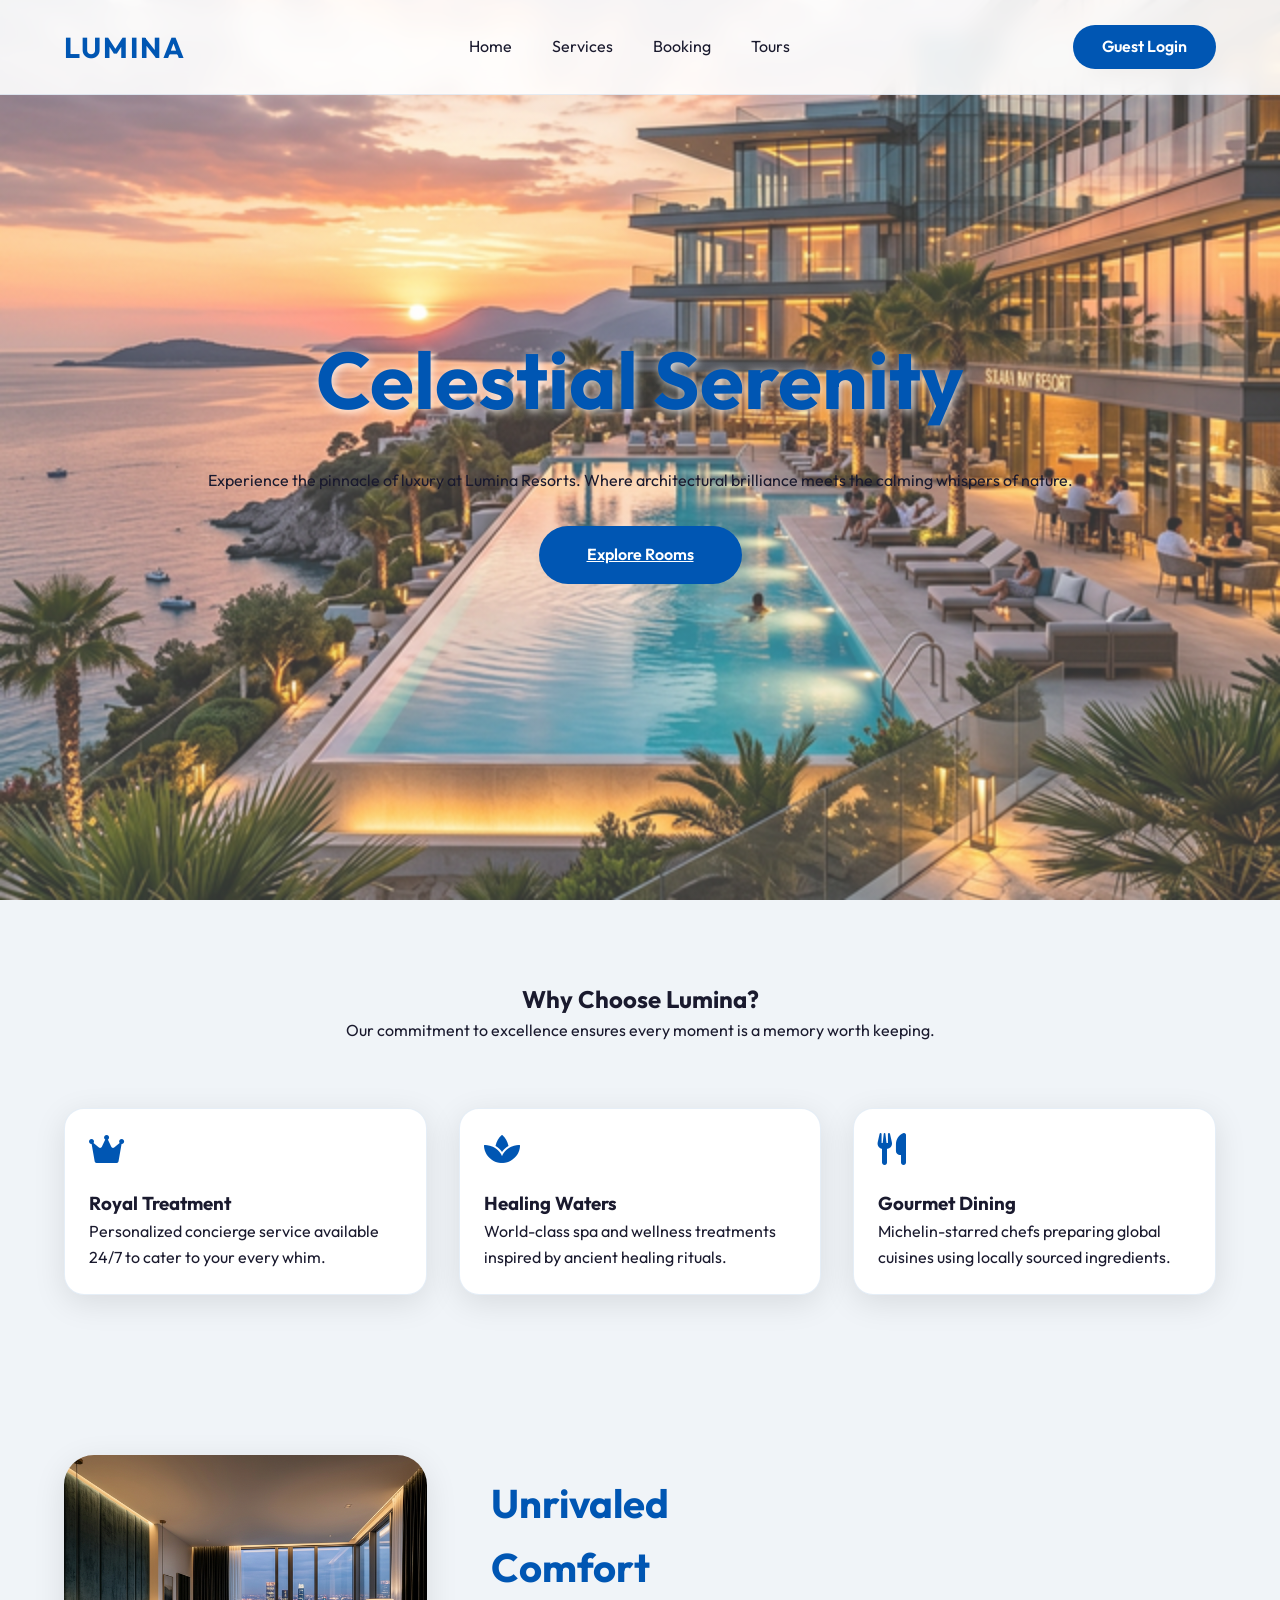
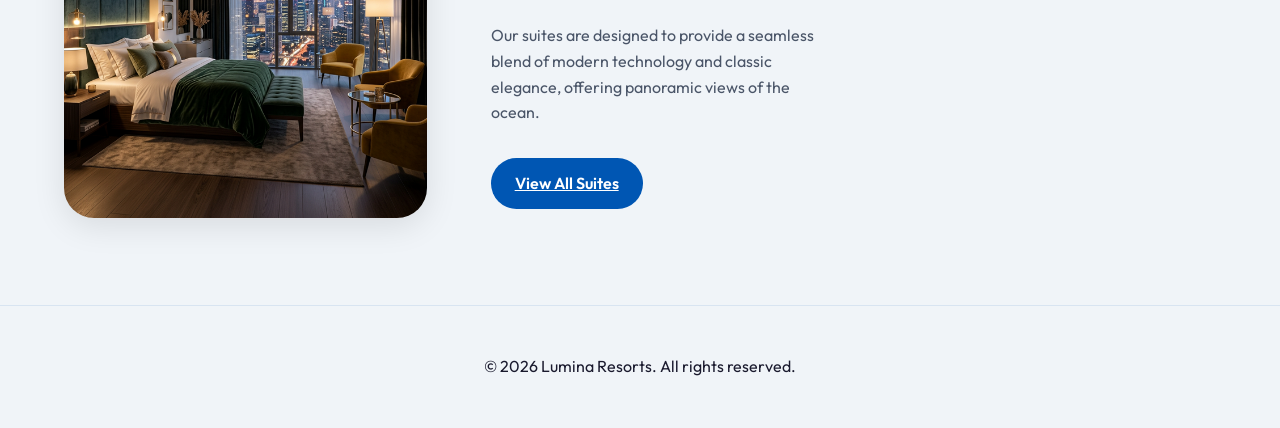
==== index.html @ 9c71eae9 "Initial commit: Premium Hotel Booking Website with Tours and Guests Auth" ====
<!DOCTYPE html>
<html lang="en">

<head>
    <meta charset="UTF-8">
    <meta name="viewport" content="width=device-width, initial-scale=1.0">
    <title>Lumina Resorts | Ultra Luxury Stay</title>
    <link rel="stylesheet" href="css/style.css">
    <link rel="stylesheet" href="https://cdnjs.cloudflare.com/ajax/libs/font-awesome/6.0.0/css/all.min.css">
</head>

<body>
    <nav>
        <a href="index.html" class="logo">LUMINA</a>
        <ul class="nav-links">
            <li><a href="index.html">Home</a></li>
            <li><a href="services.html">Services</a></li>
            <li><a href="booking.html">Booking</a></li>
            <li><a href="tours.html">Tours</a></li>
        </ul>
        <a href="login.html" class="btn-login">Guest Login</a>
    </nav>

    <header class="hero">
        <h1>Celestial Serenity</h1>
        <p>Experience the pinnacle of luxury at Lumina Resorts. Where architectural brilliance meets the calming
            whispers of nature.</p>
        <div style="margin-top: 2rem;">
            <a href="booking.html" class="btn-primary"
                style="display: inline-block; width: auto; padding: 1rem 3rem;">Explore Rooms</a>
        </div>
    </header>

    <section class="container">
        <div class="section-title">
            <h2>Why Choose Lumina?</h2>
            <p>Our commitment to excellence ensures every moment is a memory worth keeping.</p>
        </div>
        <div class="grid">
            <div class="card">
                <i class="fas fa-crown" style="font-size: 2rem; color: var(--secondary); margin-bottom: 1.5rem;"></i>
                <h3>Royal Treatment</h3>
                <p>Personalized concierge service available 24/7 to cater to your every whim.</p>
            </div>
            <div class="card">
                <i class="fas fa-spa" style="font-size: 2rem; color: var(--secondary); margin-bottom: 1.5rem;"></i>
                <h3>Healing Waters</h3>
                <p>World-class spa and wellness treatments inspired by ancient healing rituals.</p>
            </div>
            <div class="card">
                <i class="fas fa-utensils" style="font-size: 2rem; color: var(--secondary); margin-bottom: 1.5rem;"></i>
                <h3>Gourmet Dining</h3>
                <p>Michelin-starred chefs preparing global cuisines using locally sourced ingredients.</p>
            </div>
        </div>
    </section>

    <section class="container" style="background: rgba(255,255,255,0.02);">
        <div class="grid" style="align-items: center;">
            <div>
                <img src="assets/room.png" alt="Luxury Suite"
                    style="width: 100%; border-radius: 30px; box-shadow: var(--shadow);">
            </div>
            <div style="padding-left: 2rem;">
                <h2 style="font-size: 2.5rem; color: var(--secondary); margin-bottom: 1.5rem;">Unrivaled Comfort</h2>
                <p style="color: var(--text-muted); margin-bottom: 2rem;">Our suites are designed to provide a seamless
                    blend of modern technology and classic elegance, offering panoramic views of the ocean.</p>
                <a href="booking.html" class="btn-primary" style="display: inline-block; width: auto;">View All
                    Suites</a>
            </div>
        </div>
    </section>

    <footer style="padding: 3rem 5%; text-align: center; border-top: 1px solid var(--glass-border);">
        <p>&copy; 2026 Lumina Resorts. All rights reserved.</p>
    </footer>

    <script src="js/main.js"></script>
</body>

</html>
---- css/style.css ----
@import url('https://fonts.googleapis.com/css2?family=Outfit:wght@300;400;600;700&display=swap');

:root {
    --primary: #f0f4f8;
    /* Light White/Blue */
    --secondary: #0056b3;
    /* Deep Blue */
    --accent: #e1e8f0;
    --text: #1a1a2e;
    --text-muted: #4a5568;
    --glass: rgba(255, 255, 255, 0.9);
    --glass-border: rgba(0, 86, 179, 0.1);
    --shadow: 0 8px 32px 0 rgba(0, 0, 0, 0.1);
    --transition: all 0.3s cubic-bezier(0.4, 0, 0.2, 1);
}

* {
    margin: 0;
    padding: 0;
    box-sizing: border-box;
    font-family: 'Outfit', sans-serif;
}

body {
    background-color: var(--primary);
    color: var(--text);
    line-height: 1.6;
    overflow-x: hidden;
}

/* Scrollbar */
::-webkit-scrollbar {
    width: 8px;
}

::-webkit-scrollbar-track {
    background: var(--primary);
}

::-webkit-scrollbar-thumb {
    background: var(--secondary);
    border-radius: 10px;
}

/* Navigation */
nav {
    position: fixed;
    top: 0;
    width: 100%;
    padding: 1.5rem 5%;
    display: flex;
    justify-content: space-between;
    align-items: center;
    z-index: 1000;
    background: rgba(255, 255, 255, 0.9);
    backdrop-filter: blur(10px);
    transition: var(--transition);
    border-bottom: 1px solid var(--glass-border);
}

.logo {
    font-size: 1.8rem;
    font-weight: 700;
    color: var(--secondary);
    letter-spacing: 2px;
    text-decoration: none;
}

.nav-links {
    display: flex;
    gap: 2.5rem;
    list-style: none;
}

.nav-links a {
    text-decoration: none;
    color: var(--text);
    font-weight: 400;
    transition: var(--transition);
    position: relative;
}

.nav-links a::after {
    content: '';
    position: absolute;
    bottom: -5px;
    left: 0;
    width: 0;
    height: 2px;
    background: var(--secondary);
    transition: var(--transition);
}

.nav-links a:hover::after {
    width: 100%;
}

.nav-links a:hover {
    color: var(--secondary);
}

.btn-login {
    background: var(--secondary);
    color: white;
    padding: 0.6rem 1.8rem;
    border-radius: 50px;
    font-weight: 600;
    text-decoration: none;
    transition: var(--transition);
}

.btn-login:hover {
    transform: translateY(-3px);
    box-shadow: 0 5px 15px rgba(0, 86, 179, 0.3);
}

/* Hero Section */
.hero {
    height: 100vh;
    background: linear-gradient(rgba(255, 255, 255, 0.2), rgba(255, 255, 255, 0.2)), url('../assets/hotel.png');
    background-size: cover;
    background-position: center;
    background-attachment: fixed;
    display: flex;
    flex-direction: column;
    justify-content: center;
    align-items: center;
    text-align: center;
    padding: 0 5%;
}

.hero h1 {
    font-size: 5rem;
    margin-bottom: 1.5rem;
    color: var(--secondary);
    text-shadow: 2px 2px 10px rgba(255, 255, 255, 0.8);
    animation: fadeInUp 1s ease;
}

/* Utility Classes */
.container {
    padding: 5rem 5%;
}

.section-title {
    text-align: center;
    margin-bottom: 4rem;
}

/* Grid Layouts */
.grid {
    display: grid;
    grid-template-columns: repeat(auto-fill, minmax(300px, 1fr));
    /* Use auto-fill instead of auto-fit to prevent stretching */
    gap: 2rem;
    align-items: start;
    /* Prevent cards from stretching vertically */
}

/* Cards */
.card {
    background: white;
    border: 1px solid var(--glass-border);
    border-radius: 20px;
    padding: 1.5rem;
    transition: var(--transition);
    cursor: pointer;
    box-shadow: var(--shadow);
}

.card:hover {
    transform: translateY(-10px);
    box-shadow: 0 12px 40px rgba(0, 0, 0, 0.15);
}

.card img {
    width: 100%;
    height: 180px;
    object-fit: cover;
    border-radius: 12px;
    margin-bottom: 1rem;
}

/* Filter Bar */
.filter-bar {
    margin: 0 auto 3rem auto;
    display: flex;
    justify-content: center;
    gap: 1rem;
    max-width: 600px;
}

.search-input {
    width: 100%;
}

input,
select {
    background: white;
    border: 1px solid #cbd5e0;
    padding: 0.8rem 1.2rem;
    border-radius: 50px;
    color: var(--text);
    outline: none;
    width: 100%;
}

/* Modal Styles */
.modal {
    display: none;
    position: fixed;
    top: 0;
    left: 0;
    width: 100%;
    height: 100%;
    background: rgba(0, 0, 0, 0.7);
    z-index: 2000;
    backdrop-filter: blur(8px);
    overflow-y: auto;
    padding: 2rem;
}

.modal-content {
    background: white;
    max-width: 1100px;
    margin: 1rem auto;
    border-radius: 24px;
    position: relative;
    padding: 0;
    /* Remove padding for header image */
    overflow: hidden;
    animation: fadeInUp 0.4s ease;
}

.modal-body {
    padding: 2.5rem;
}

.close-modal {
    position: absolute;
    top: 1rem;
    right: 1.5rem;
    font-size: 2rem;
    color: white;
    background: rgba(0, 0, 0, 0.3);
    width: 40px;
    height: 40px;
    border-radius: 50%;
    display: flex;
    align-items: center;
    justify-content: center;
    cursor: pointer;
    z-index: 10;
}

.btn-primary {
    background: var(--secondary);
    color: white;
    padding: 0.8rem 1.5rem;
    border: none;
    border-radius: 50px;
    font-weight: 600;
    cursor: pointer;
    transition: var(--transition);
}

/* Tour Specific */
.tour-details-grid {
    display: grid;
    grid-template-columns: 1fr 1fr;
    gap: 2.5rem;
}

.viewpoint-list {
    list-style: none;
    margin-top: 1rem;
}

.viewpoint-item {
    display: flex;
    align-items: center;
    gap: 1rem;
    padding: 0.8rem;
    background: var(--accent);
    border-radius: 12px;
    margin-bottom: 0.8rem;
}

.car-badge {
    display: flex;
    align-items: center;
    gap: 1.5rem;
    padding: 1.5rem;
    background: var(--accent);
    border-radius: 20px;
    margin: 1.5rem 0;
}

.car-img {
    width: 120px;
    height: 80px;
    object-fit: cover;
    border-radius: 10px;
}

/* Animations */
@keyframes fadeInUp {
    from {
        opacity: 0;
        transform: translateY(20px);
    }

    to {
        opacity: 1;
        transform: translateY(0);
    }
}

@media (max-width: 768px) {
    .tour-details-grid {
        grid-template-columns: 1fr;
    }

    .hero h1 {
        font-size: 3rem;
    }
}

/* Login Page Specific */
.login-container {
    height: 100vh;
    display: flex;
    justify-content: center;
    align-items: center;
    background: radial-gradient(circle at top right, #e1e8f0, #f0f4f8);
}

.login-card {
    width: 100%;
    max-width: 450px;
    padding: 4rem 3rem;
    background: white;
    border: 1px solid var(--glass-border);
    border-radius: 40px;
    text-align: center;
    box-shadow: 0 20px 60px rgba(0, 0, 0, 0.1);
}
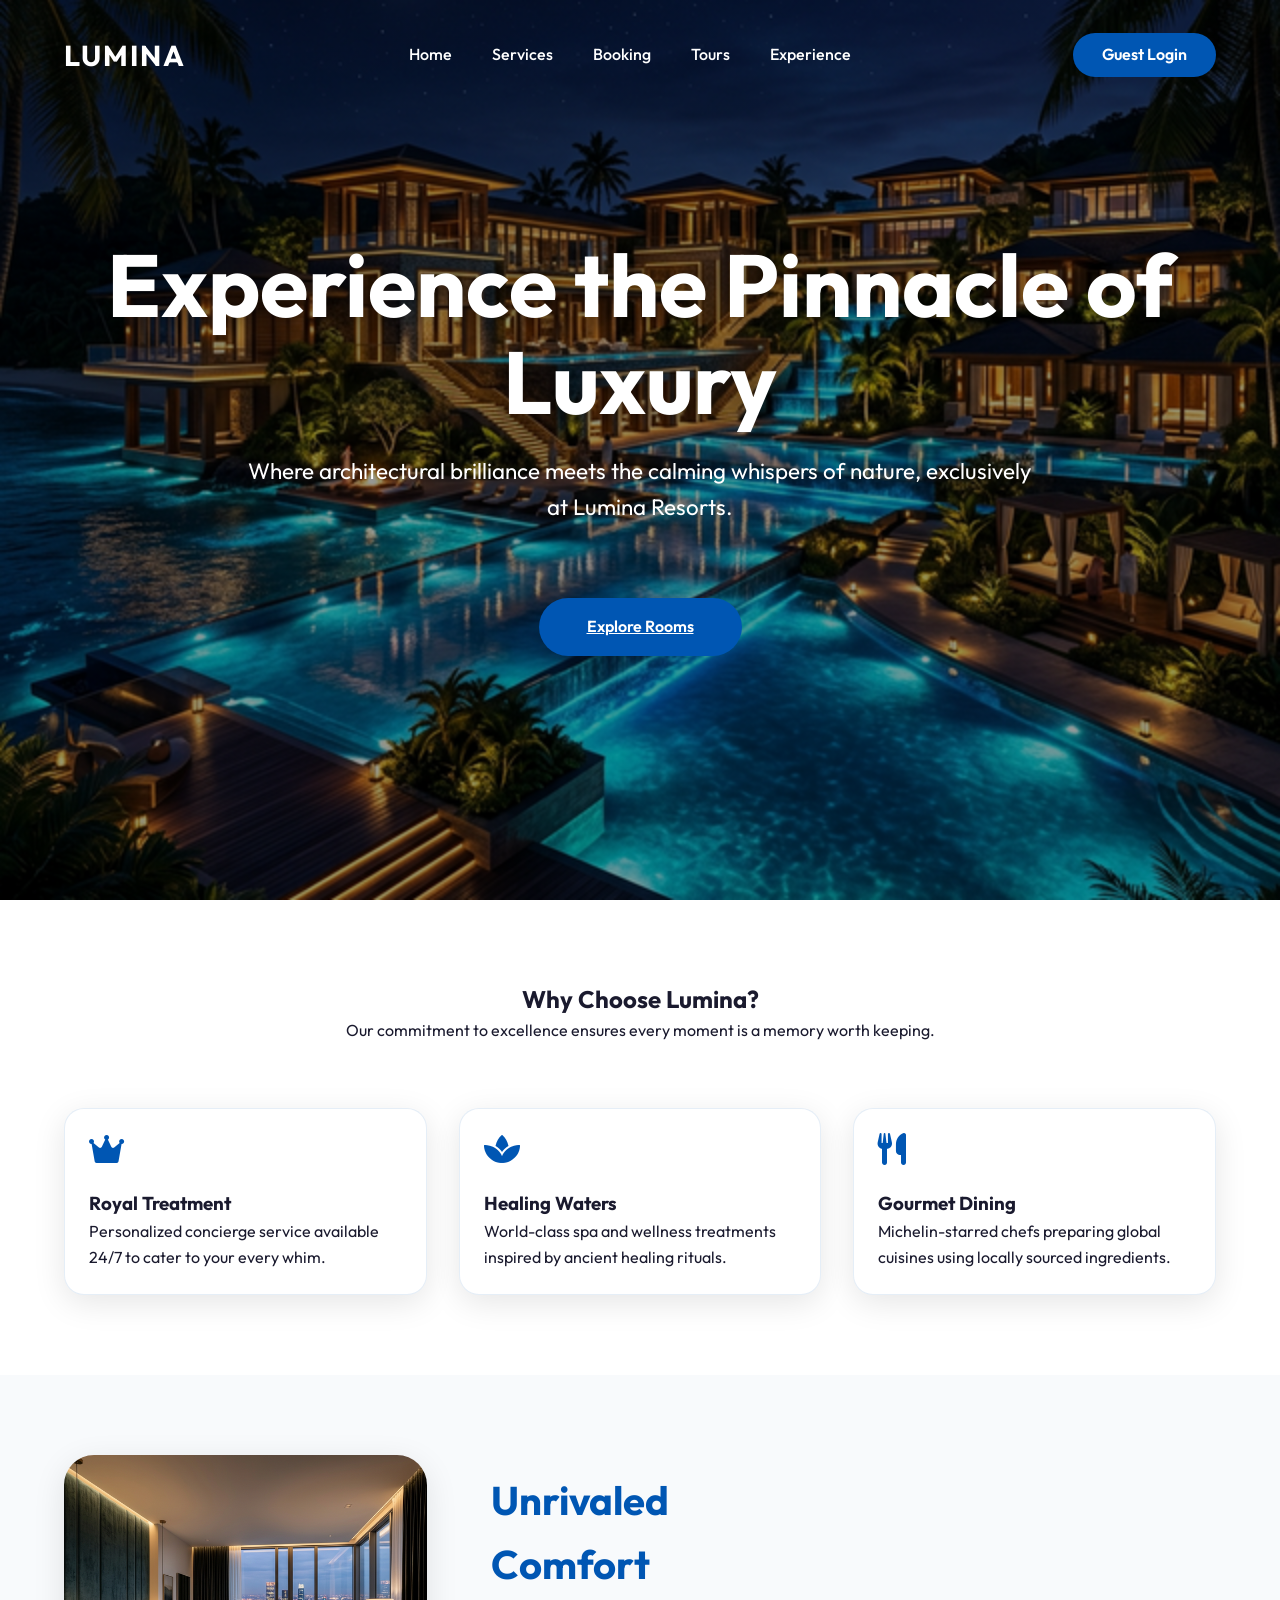
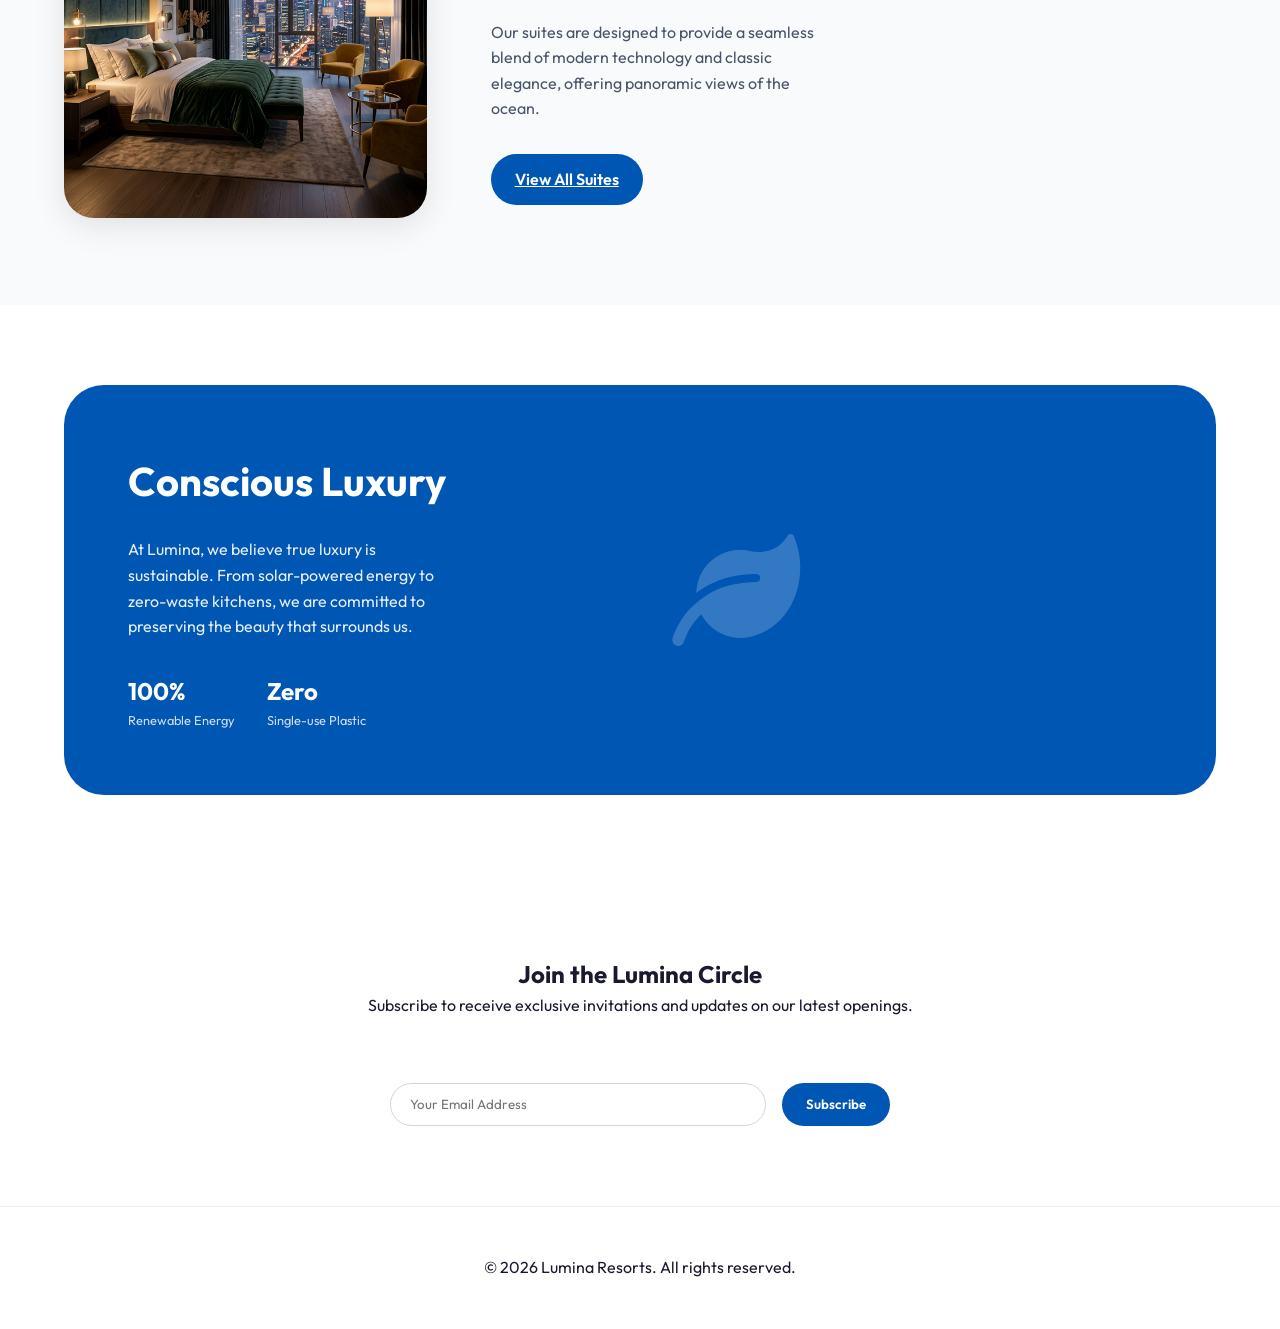
==== commit 96c22ae5: "Refined navigation bar behavior: transparent-to-solid on Home, solid on others" ====
--- a/index.html
+++ b/index.html
@@ -9,45 +9,47 @@
     <link rel="stylesheet" href="https://cdnjs.cloudflare.com/ajax/libs/font-awesome/6.0.0/css/all.min.css">
 </head>
 
-<body>
+<body class="home-page">
     <nav>
+
+
         <a href="index.html" class="logo">LUMINA</a>
         <ul class="nav-links">
             <li><a href="index.html">Home</a></li>
             <li><a href="services.html">Services</a></li>
             <li><a href="booking.html">Booking</a></li>
             <li><a href="tours.html">Tours</a></li>
+            <li><a href="experience.html">Experience</a></li>
         </ul>
         <a href="login.html" class="btn-login">Guest Login</a>
     </nav>
 
     <header class="hero">
-        <h1>Celestial Serenity</h1>
-        <p>Experience the pinnacle of luxury at Lumina Resorts. Where architectural brilliance meets the calming
-            whispers of nature.</p>
+        <h1>Experience the Pinnacle of Luxury</h1>
+        <p>Where architectural brilliance meets the calming whispers of nature, exclusively at Lumina Resorts.</p>
         <div style="margin-top: 2rem;">
             <a href="booking.html" class="btn-primary"
                 style="display: inline-block; width: auto; padding: 1rem 3rem;">Explore Rooms</a>
         </div>
     </header>
 
-    <section class="container">
+    <section class="container reveal">
         <div class="section-title">
             <h2>Why Choose Lumina?</h2>
             <p>Our commitment to excellence ensures every moment is a memory worth keeping.</p>
         </div>
         <div class="grid">
-            <div class="card">
+            <div class="card reveal">
                 <i class="fas fa-crown" style="font-size: 2rem; color: var(--secondary); margin-bottom: 1.5rem;"></i>
                 <h3>Royal Treatment</h3>
                 <p>Personalized concierge service available 24/7 to cater to your every whim.</p>
             </div>
-            <div class="card">
+            <div class="card reveal">
                 <i class="fas fa-spa" style="font-size: 2rem; color: var(--secondary); margin-bottom: 1.5rem;"></i>
                 <h3>Healing Waters</h3>
                 <p>World-class spa and wellness treatments inspired by ancient healing rituals.</p>
             </div>
-            <div class="card">
+            <div class="card reveal">
                 <i class="fas fa-utensils" style="font-size: 2rem; color: var(--secondary); margin-bottom: 1.5rem;"></i>
                 <h3>Gourmet Dining</h3>
                 <p>Michelin-starred chefs preparing global cuisines using locally sourced ingredients.</p>
@@ -55,13 +57,15 @@
         </div>
     </section>
 
-    <section class="container" style="background: rgba(255,255,255,0.02);">
+
+    <section class="container reveal" style="background: #f8fafc;">
+
         <div class="grid" style="align-items: center;">
-            <div>
+            <div class="reveal">
                 <img src="assets/room.png" alt="Luxury Suite"
                     style="width: 100%; border-radius: 30px; box-shadow: var(--shadow);">
             </div>
-            <div style="padding-left: 2rem;">
+            <div style="padding-left: 2rem;" class="reveal">
                 <h2 style="font-size: 2.5rem; color: var(--secondary); margin-bottom: 1.5rem;">Unrivaled Comfort</h2>
                 <p style="color: var(--text-muted); margin-bottom: 2rem;">Our suites are designed to provide a seamless
                     blend of modern technology and classic elegance, offering panoramic views of the ocean.</p>
@@ -71,7 +75,53 @@
         </div>
     </section>
 
+    <section class="container reveal">
+        <div class="grid" style="align-items: center; background: var(--secondary); border-radius: 40px; padding: 4rem; color: white;">
+            <div>
+                <h2 style="font-size: 2.5rem; margin-bottom: 1.5rem; color: white;">Conscious Luxury</h2>
+                <p style="margin-bottom: 2rem; opacity: 0.9;">At Lumina, we believe true luxury is sustainable. From solar-powered energy to zero-waste kitchens, we are committed to preserving the beauty that surrounds us.</p>
+                <div style="display: flex; gap: 2rem;">
+                    <div>
+                        <h4 style="font-size: 1.5rem;">100%</h4>
+                        <p style="font-size: 0.8rem; opacity: 0.8;">Renewable Energy</p>
+                    </div>
+                    <div>
+                        <h4 style="font-size: 1.5rem;">Zero</h4>
+                        <p style="font-size: 0.8rem; opacity: 0.8;">Single-use Plastic</p>
+                    </div>
+                </div>
+            </div>
+            <div style="text-align: right;">
+                <i class="fas fa-leaf" style="font-size: 8rem; opacity: 0.2;"></i>
+            </div>
+        </div>
+    </section>
+
+    <section class="container reveal" style="text-align: center;">
+        <div class="section-title">
+            <h2>Join the Lumina Circle</h2>
+            <p>Subscribe to receive exclusive invitations and updates on our latest openings.</p>
+        </div>
+        <div style="max-width: 500px; margin: 0 auto; display: flex; gap: 1rem;">
+            <input type="email" placeholder="Your Email Address" style="flex: 1;">
+            <button class="btn-primary" style="width: auto;">Subscribe</button>
+        </div>
+    </section>
+
+
+
+    <!-- Generic Modal for Contact/Services -->
+    <div id="service-modal" class="modal">
+        <div class="modal-content">
+            <span class="close-modal" onclick="closeModal()">&times;</span>
+            <div id="modal-body">
+                <!-- Data injected via JS -->
+            </div>
+        </div>
+    </div>
+
     <footer style="padding: 3rem 5%; text-align: center; border-top: 1px solid var(--glass-border);">
+
         <p>&copy; 2026 Lumina Resorts. All rights reserved.</p>
     </footer>
 
--- a/css/style.css
+++ b/css/style.css
@@ -1,347 +1,581 @@
-@import url('https://fonts.googleapis.com/css2?family=Outfit:wght@300;400;600;700&display=swap');
-
-:root {
-    --primary: #f0f4f8;
-    /* Light White/Blue */
-    --secondary: #0056b3;
-    /* Deep Blue */
-    --accent: #e1e8f0;
-    --text: #1a1a2e;
-    --text-muted: #4a5568;
-    --glass: rgba(255, 255, 255, 0.9);
-    --glass-border: rgba(0, 86, 179, 0.1);
-    --shadow: 0 8px 32px 0 rgba(0, 0, 0, 0.1);
-    --transition: all 0.3s cubic-bezier(0.4, 0, 0.2, 1);
-}
-
-* {
-    margin: 0;
-    padding: 0;
-    box-sizing: border-box;
-    font-family: 'Outfit', sans-serif;
-}
-
-body {
-    background-color: var(--primary);
-    color: var(--text);
-    line-height: 1.6;
-    overflow-x: hidden;
-}
-
-/* Scrollbar */
-::-webkit-scrollbar {
-    width: 8px;
-}
-
-::-webkit-scrollbar-track {
-    background: var(--primary);
-}
-
-::-webkit-scrollbar-thumb {
-    background: var(--secondary);
-    border-radius: 10px;
-}
-
-/* Navigation */
-nav {
-    position: fixed;
-    top: 0;
-    width: 100%;
-    padding: 1.5rem 5%;
-    display: flex;
-    justify-content: space-between;
-    align-items: center;
-    z-index: 1000;
-    background: rgba(255, 255, 255, 0.9);
-    backdrop-filter: blur(10px);
-    transition: var(--transition);
-    border-bottom: 1px solid var(--glass-border);
-}
-
-.logo {
-    font-size: 1.8rem;
-    font-weight: 700;
-    color: var(--secondary);
-    letter-spacing: 2px;
-    text-decoration: none;
-}
-
-.nav-links {
-    display: flex;
-    gap: 2.5rem;
-    list-style: none;
-}
-
-.nav-links a {
-    text-decoration: none;
-    color: var(--text);
-    font-weight: 400;
-    transition: var(--transition);
-    position: relative;
-}
-
-.nav-links a::after {
-    content: '';
-    position: absolute;
-    bottom: -5px;
-    left: 0;
-    width: 0;
-    height: 2px;
-    background: var(--secondary);
-    transition: var(--transition);
-}
-
-.nav-links a:hover::after {
-    width: 100%;
-}
-
-.nav-links a:hover {
-    color: var(--secondary);
-}
-
-.btn-login {
-    background: var(--secondary);
-    color: white;
-    padding: 0.6rem 1.8rem;
-    border-radius: 50px;
-    font-weight: 600;
-    text-decoration: none;
-    transition: var(--transition);
-}
-
-.btn-login:hover {
-    transform: translateY(-3px);
-    box-shadow: 0 5px 15px rgba(0, 86, 179, 0.3);
-}
-
-/* Hero Section */
-.hero {
-    height: 100vh;
-    background: linear-gradient(rgba(255, 255, 255, 0.2), rgba(255, 255, 255, 0.2)), url('../assets/hotel.png');
-    background-size: cover;
-    background-position: center;
-    background-attachment: fixed;
-    display: flex;
-    flex-direction: column;
-    justify-content: center;
-    align-items: center;
-    text-align: center;
-    padding: 0 5%;
-}
-
-.hero h1 {
-    font-size: 5rem;
-    margin-bottom: 1.5rem;
-    color: var(--secondary);
-    text-shadow: 2px 2px 10px rgba(255, 255, 255, 0.8);
-    animation: fadeInUp 1s ease;
-}
-
-/* Utility Classes */
-.container {
-    padding: 5rem 5%;
-}
-
-.section-title {
-    text-align: center;
-    margin-bottom: 4rem;
-}
-
-/* Grid Layouts */
-.grid {
-    display: grid;
-    grid-template-columns: repeat(auto-fill, minmax(300px, 1fr));
-    /* Use auto-fill instead of auto-fit to prevent stretching */
-    gap: 2rem;
-    align-items: start;
-    /* Prevent cards from stretching vertically */
-}
-
-/* Cards */
-.card {
-    background: white;
-    border: 1px solid var(--glass-border);
-    border-radius: 20px;
-    padding: 1.5rem;
-    transition: var(--transition);
-    cursor: pointer;
-    box-shadow: var(--shadow);
-}
-
-.card:hover {
-    transform: translateY(-10px);
-    box-shadow: 0 12px 40px rgba(0, 0, 0, 0.15);
-}
-
-.card img {
-    width: 100%;
-    height: 180px;
-    object-fit: cover;
-    border-radius: 12px;
-    margin-bottom: 1rem;
-}
-
-/* Filter Bar */
-.filter-bar {
-    margin: 0 auto 3rem auto;
-    display: flex;
-    justify-content: center;
-    gap: 1rem;
-    max-width: 600px;
-}
-
-.search-input {
-    width: 100%;
-}
-
-input,
-select {
-    background: white;
-    border: 1px solid #cbd5e0;
-    padding: 0.8rem 1.2rem;
-    border-radius: 50px;
-    color: var(--text);
-    outline: none;
-    width: 100%;
-}
-
-/* Modal Styles */
-.modal {
-    display: none;
-    position: fixed;
-    top: 0;
-    left: 0;
-    width: 100%;
-    height: 100%;
-    background: rgba(0, 0, 0, 0.7);
-    z-index: 2000;
-    backdrop-filter: blur(8px);
-    overflow-y: auto;
-    padding: 2rem;
-}
-
-.modal-content {
-    background: white;
-    max-width: 1100px;
-    margin: 1rem auto;
-    border-radius: 24px;
-    position: relative;
-    padding: 0;
-    /* Remove padding for header image */
-    overflow: hidden;
-    animation: fadeInUp 0.4s ease;
-}
-
-.modal-body {
-    padding: 2.5rem;
-}
-
-.close-modal {
-    position: absolute;
-    top: 1rem;
-    right: 1.5rem;
-    font-size: 2rem;
-    color: white;
-    background: rgba(0, 0, 0, 0.3);
-    width: 40px;
-    height: 40px;
-    border-radius: 50%;
-    display: flex;
-    align-items: center;
-    justify-content: center;
-    cursor: pointer;
-    z-index: 10;
-}
-
-.btn-primary {
-    background: var(--secondary);
-    color: white;
-    padding: 0.8rem 1.5rem;
-    border: none;
-    border-radius: 50px;
-    font-weight: 600;
-    cursor: pointer;
-    transition: var(--transition);
-}
-
-/* Tour Specific */
-.tour-details-grid {
-    display: grid;
-    grid-template-columns: 1fr 1fr;
-    gap: 2.5rem;
-}
-
-.viewpoint-list {
-    list-style: none;
-    margin-top: 1rem;
-}
-
-.viewpoint-item {
-    display: flex;
-    align-items: center;
-    gap: 1rem;
-    padding: 0.8rem;
-    background: var(--accent);
-    border-radius: 12px;
-    margin-bottom: 0.8rem;
-}
-
-.car-badge {
-    display: flex;
-    align-items: center;
-    gap: 1.5rem;
-    padding: 1.5rem;
-    background: var(--accent);
-    border-radius: 20px;
-    margin: 1.5rem 0;
-}
-
-.car-img {
-    width: 120px;
-    height: 80px;
-    object-fit: cover;
-    border-radius: 10px;
-}
-
-/* Animations */
-@keyframes fadeInUp {
-    from {
-        opacity: 0;
-        transform: translateY(20px);
-    }
-
-    to {
-        opacity: 1;
-        transform: translateY(0);
-    }
-}
-
-@media (max-width: 768px) {
-    .tour-details-grid {
-        grid-template-columns: 1fr;
-    }
-
-    .hero h1 {
-        font-size: 3rem;
-    }
-}
-
-/* Login Page Specific */
-.login-container {
-    height: 100vh;
-    display: flex;
-    justify-content: center;
-    align-items: center;
-    background: radial-gradient(circle at top right, #e1e8f0, #f0f4f8);
-}
-
-.login-card {
-    width: 100%;
-    max-width: 450px;
-    padding: 4rem 3rem;
-    background: white;
-    border: 1px solid var(--glass-border);
-    border-radius: 40px;
-    text-align: center;
-    box-shadow: 0 20px 60px rgba(0, 0, 0, 0.1);
-}+@import url('https://fonts.googleapis.com/css2?family=Outfit:wght@300;400;600;700&display=swap');
+
+html {
+    scroll-behavior: smooth;
+}
+
+:root {
+    --primary: #ffffff;
+    --secondary: #0056b3;
+    --accent: #f0f4f8;
+    --text: #1a1a2e;
+    --text-muted: #4a5568;
+    --glass: rgba(255, 255, 255, 0.9);
+    --glass-border: rgba(0, 86, 179, 0.1);
+    --shadow: 0 8px 32px 0 rgba(0, 0, 0, 0.1);
+    --transition: all 0.3s cubic-bezier(0.4, 0, 0.2, 1);
+}
+
+
+
+* {
+    margin: 0;
+    padding: 0;
+    box-sizing: border-box;
+    font-family: 'Outfit', sans-serif;
+}
+
+body {
+    background-color: var(--primary);
+    color: var(--text);
+    line-height: 1.6;
+    overflow-x: hidden;
+}
+
+/* Hide Scrollbar */
+::-webkit-scrollbar {
+    display: none;
+}
+
+html {
+    scrollbar-width: none; /* For Firefox */
+}
+
+/* Navigation */
+nav {
+    position: fixed;
+    top: 0;
+    width: 100%;
+    padding: 1rem 5%;
+    display: flex;
+    justify-content: space-between;
+    align-items: center;
+    z-index: 1000;
+    background: var(--glass);
+    backdrop-filter: blur(10px);
+    border-bottom: 1px solid var(--glass-border);
+    box-shadow: var(--shadow);
+    transition: var(--transition);
+}
+
+/* Home Page Hero Navigation */
+body.home-page nav {
+    background: transparent;
+    padding: 2rem 5%;
+    box-shadow: none;
+    border-bottom: none;
+    backdrop-filter: none;
+}
+
+body.home-page nav.scrolled {
+    padding: 1rem 5%;
+    background: var(--glass);
+    backdrop-filter: blur(10px);
+    border-bottom: 1px solid var(--glass-border);
+    box-shadow: var(--shadow);
+}
+
+
+
+.logo {
+    font-size: 1.8rem;
+    font-weight: 700;
+    color: white;
+    letter-spacing: 2px;
+    text-decoration: none;
+    transition: var(--transition);
+}
+
+nav.scrolled .logo {
+    color: var(--secondary);
+}
+
+.nav-links {
+    display: flex;
+    gap: 2.5rem;
+    list-style: none;
+}
+
+.nav-links a {
+    text-decoration: none;
+    color: white;
+    font-weight: 500;
+    transition: var(--transition);
+    position: relative;
+}
+
+nav.scrolled .nav-links a {
+    color: var(--text);
+}
+
+.nav-links a::after {
+    content: '';
+    position: absolute;
+    bottom: -5px;
+    left: 0;
+    width: 0;
+    height: 2px;
+    background: var(--secondary);
+    transition: var(--transition);
+}
+
+.nav-links a:hover::after {
+    width: 100%;
+}
+
+.nav-links a:hover {
+    color: var(--secondary);
+}
+
+.btn-login {
+    background: var(--secondary);
+    color: white;
+    padding: 0.6rem 1.8rem;
+    border-radius: 50px;
+    font-weight: 600;
+    text-decoration: none;
+    transition: var(--transition);
+}
+
+.btn-login:hover {
+    transform: translateY(-3px);
+    box-shadow: 0 5px 15px rgba(0, 86, 179, 0.3);
+}
+
+/* Hero Section */
+.hero {
+    height: 100vh;
+    background: linear-gradient(rgba(0, 0, 0, 0.4), rgba(0, 0, 0, 0.4)), url('../assets/hero_bg_new.png');
+    background-size: cover;
+    background-position: center;
+    background-attachment: fixed;
+    display: flex;
+    flex-direction: column;
+    justify-content: center;
+    align-items: center;
+    text-align: center;
+    padding: 0 5%;
+}
+
+.hero h1 {
+    font-size: 5.5rem;
+    line-height: 1.1;
+    margin-bottom: 1.5rem;
+    color: white;
+    text-shadow: 2px 2px 15px rgba(0, 0, 0, 0.3);
+    animation: fadeInUp 1.2s ease;
+}
+
+.hero p {
+    font-size: 1.4rem;
+    color: white;
+    max-width: 800px;
+    margin-bottom: 2.5rem;
+    opacity: 0.9;
+}
+
+
+
+/* Utility Classes */
+.container {
+    padding: 5rem 5%;
+}
+
+.section-title {
+    text-align: center;
+    margin-bottom: 4rem;
+}
+
+/* Grid Layouts */
+.grid {
+    display: grid;
+    grid-template-columns: repeat(auto-fill, minmax(300px, 1fr));
+    /* Use auto-fill instead of auto-fit to prevent stretching */
+    gap: 2rem;
+    align-items: start;
+    /* Prevent cards from stretching vertically */
+}
+
+/* Cards */
+.card {
+    background: white;
+    border: 1px solid var(--glass-border);
+    border-radius: 20px;
+    padding: 1.5rem;
+    transition: var(--transition);
+    cursor: pointer;
+    box-shadow: var(--shadow);
+}
+
+.card:hover {
+    transform: translateY(-10px) scale(1.02);
+    box-shadow: 0 20px 40px rgba(0, 86, 179, 0.15);
+}
+
+
+
+.card img {
+    width: 100%;
+    height: 180px;
+    object-fit: cover;
+    border-radius: 12px;
+    margin-bottom: 1rem;
+    transition: transform 0.5s ease;
+}
+
+.card:hover img {
+    transform: scale(1.05);
+}
+
+
+/* Filter Bar */
+.filter-bar {
+    margin: 0 auto 3rem auto;
+    display: flex;
+    justify-content: center;
+    gap: 1rem;
+    max-width: 600px;
+}
+
+.search-input {
+    width: 100%;
+}
+
+input,
+select {
+    background: white;
+    border: 1px solid #cbd5e0;
+    padding: 0.8rem 1.2rem;
+    border-radius: 50px;
+    color: var(--text);
+    outline: none;
+    width: 100%;
+    transition: var(--transition);
+}
+
+input:focus,
+select:focus {
+    border-color: var(--secondary);
+    box-shadow: 0 0 10px rgba(0, 86, 179, 0.1);
+}
+
+
+
+/* Modal Styles */
+.modal {
+    display: none;
+    position: fixed;
+    top: 0;
+    left: 0;
+    width: 100%;
+    height: 100%;
+    background: rgba(0, 0, 0, 0.7);
+    z-index: 2000;
+    backdrop-filter: blur(8px);
+    overflow-y: auto;
+    padding: 2rem;
+}
+
+.modal-content {
+    background: white;
+    max-width: 1100px;
+    margin: 1rem auto;
+    border-radius: 24px;
+    position: relative;
+    padding: 0;
+    /* Remove padding for header image */
+    overflow: hidden;
+    animation: fadeInUp 0.4s ease;
+}
+
+.modal-body {
+    padding: 2.5rem;
+}
+
+.close-modal {
+    position: absolute;
+    top: 1rem;
+    right: 1.5rem;
+    font-size: 2rem;
+    color: white;
+    background: rgba(0, 0, 0, 0.3);
+    width: 40px;
+    height: 40px;
+    border-radius: 50%;
+    display: flex;
+    align-items: center;
+    justify-content: center;
+    cursor: pointer;
+    z-index: 10;
+}
+
+.btn-primary {
+    background: var(--secondary);
+    color: white;
+    padding: 0.8rem 1.5rem;
+    border: none;
+    border-radius: 50px;
+    font-weight: 600;
+    cursor: pointer;
+    transition: var(--transition);
+    position: relative;
+    overflow: hidden;
+    z-index: 1;
+}
+
+.btn-primary::before {
+    content: '';
+    position: absolute;
+    top: 50%;
+    left: 50%;
+    width: 0;
+    height: 0;
+    background: rgba(255, 255, 255, 0.2);
+    border-radius: 50%;
+    transform: translate(-50%, -50%);
+    transition: width 0.6s ease, height 0.6s ease;
+    z-index: -1;
+}
+
+.btn-primary:hover::before {
+    width: 300px;
+    height: 300px;
+}
+
+.btn-primary:hover {
+    box-shadow: 0 8px 20px rgba(0, 86, 179, 0.3);
+    transform: translateY(-2px);
+}
+
+
+/* Form Helper Classes */
+.input-grid {
+    display: grid;
+    grid-template-columns: 1fr 1fr;
+    gap: 1.5rem;
+    margin-bottom: 1.5rem;
+}
+
+.input-group {
+    text-align: left;
+    margin-bottom: 1rem;
+}
+
+.input-group label {
+    display: block;
+    font-size: 0.9rem;
+    color: var(--text-muted);
+    margin-bottom: 0.5rem;
+    padding-left: 1rem;
+}
+
+.full-width {
+    grid-column: span 2;
+}
+
+textarea {
+    width: 100%;
+    padding: 1rem;
+    border-radius: 20px;
+    border: 1px solid #cbd5e0;
+    min-height: 120px;
+    font-family: inherit;
+    outline: none;
+}
+
+
+/* Tour Specific */
+.tour-details-grid {
+    display: grid;
+    grid-template-columns: 1fr 1fr;
+    gap: 2.5rem;
+}
+
+.viewpoint-list {
+    list-style: none;
+    margin-top: 1rem;
+}
+
+.viewpoint-item {
+    display: flex;
+    align-items: center;
+    gap: 1rem;
+    padding: 0.8rem;
+    background: var(--accent);
+    border-radius: 12px;
+    margin-bottom: 0.8rem;
+}
+
+.car-badge {
+    display: flex;
+    align-items: center;
+    gap: 1.5rem;
+    padding: 1.5rem;
+    background: var(--accent);
+    border-radius: 20px;
+    margin: 1.5rem 0;
+}
+
+.car-img {
+    width: 120px;
+    height: 80px;
+    object-fit: cover;
+    border-radius: 10px;
+}
+
+/* Animations */
+@keyframes fadeInUp {
+    from {
+        opacity: 0;
+        transform: translateY(20px);
+    }
+
+    to {
+        opacity: 1;
+        transform: translateY(0);
+    }
+}
+
+@media (max-width: 768px) {
+    .tour-details-grid {
+        grid-template-columns: 1fr;
+    }
+
+    .hero h1 {
+        font-size: 3rem;
+    }
+}
+
+/* Login Page Specific */
+.login-container {
+    height: 100vh;
+    display: flex;
+    justify-content: center;
+    align-items: center;
+    background: radial-gradient(circle at top right, #e1e8f0, #f0f4f8);
+}
+
+.login-card {
+    width: 100%;
+    max-width: 450px;
+    padding: 4rem 3rem;
+    background: white;
+    border: 1px solid var(--glass-border);
+    border-radius: 40px;
+    text-align: center;
+    box-shadow: 0 20px 60px rgba(0, 0, 0, 0.1);
+}
+
+/* Review & Experience Page */
+.review-grid {
+    display: grid;
+    grid-template-columns: repeat(auto-fill, minmax(350px, 1fr));
+    gap: 2.5rem;
+}
+
+.review-card {
+    background: white;
+    border-radius: 30px;
+    padding: 2.5rem;
+    box-shadow: var(--shadow);
+    border: 1px solid var(--glass-border);
+    transition: var(--transition);
+}
+
+.review-card:hover {
+    transform: translateY(-5px);
+    box-shadow: 0 15px 45px rgba(0, 0, 0, 0.12);
+}
+
+.profile-header {
+    display: flex;
+    align-items: center;
+    gap: 1.5rem;
+    margin-bottom: 1.5rem;
+}
+
+.profile-img {
+    width: 70px;
+    height: 70px;
+    border-radius: 50%;
+    object-fit: cover;
+    border: 3px solid var(--secondary);
+}
+
+.profile-info h4 {
+    font-size: 1.2rem;
+    color: var(--text);
+}
+
+.profile-info span {
+    font-size: 0.85rem;
+    color: var(--text-muted);
+}
+
+.rating {
+    color: #ffc107;
+    /* Star Gold */
+    margin: 1rem 0;
+    font-size: 1.1rem;
+}
+
+.review-text {
+    font-style: italic;
+    color: var(--text-muted);
+    line-height: 1.8;
+}
+
+.badge-gender {
+    padding: 0.3rem 0.8rem;
+    border-radius: 20px;
+    font-size: 0.75rem;
+    font-weight: 600;
+    text-transform: uppercase;
+    margin-top: 0.5rem;
+    display: inline-block;
+}
+
+.male { background: rgba(0, 86, 179, 0.1); color: var(--secondary); }
+.female { background: rgba(255, 105, 180, 0.1); color: #ff69b4; }
+
+.rating-form-card {
+    max-width: 600px;
+    margin: 4rem auto;
+    padding: 3rem;
+}
+
+/* Reveal Animations */
+.reveal {
+    opacity: 0;
+    transform: translateY(30px);
+    transition: all 0.8s cubic-bezier(0.17, 0.55, 0.55, 1);
+}
+
+.reveal.active {
+    opacity: 1;
+    transform: translateY(0);
+}
+
+/* Delay classes for grid items */
+.reveal:nth-child(1) { transition-delay: 0.1s; }
+.reveal:nth-child(2) { transition-delay: 0.2s; }
+.reveal:nth-child(3) { transition-delay: 0.3s; }
+.reveal:nth-child(4) { transition-delay: 0.4s; }
+
+
+/* Hero Content Animation */
+
+.hero h1, .hero p, .hero div {
+    animation: fadeInUp 1.2s both;
+}
+
+.hero p { animation-delay: 0.2s; }
+.hero div { animation-delay: 0.4s; }
+
+/* Sticky Header on scroll */
+nav.scrolled {
+    padding: 0.8rem 5%;
+    background: rgba(255, 255, 255, 0.95);
+    box-shadow: 0 4px 20px rgba(0,0,0,0.08);
+}
+
